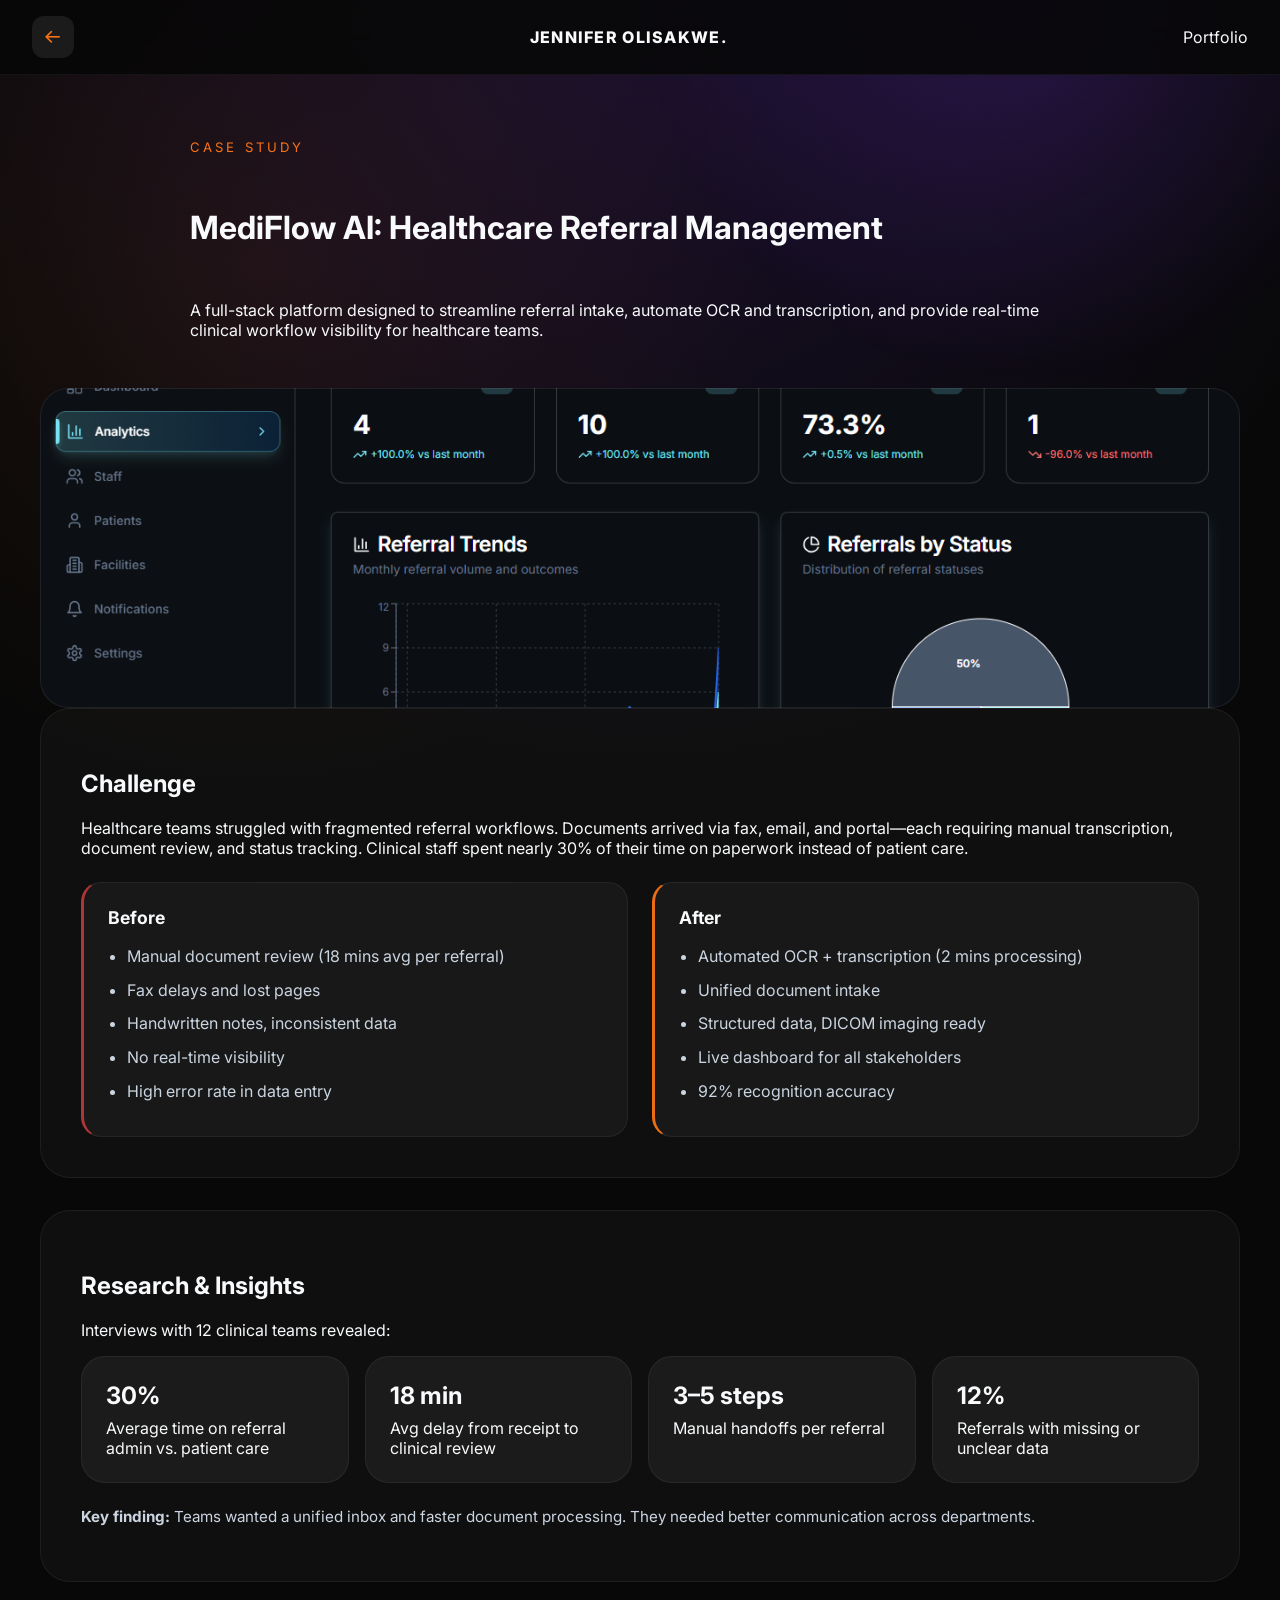
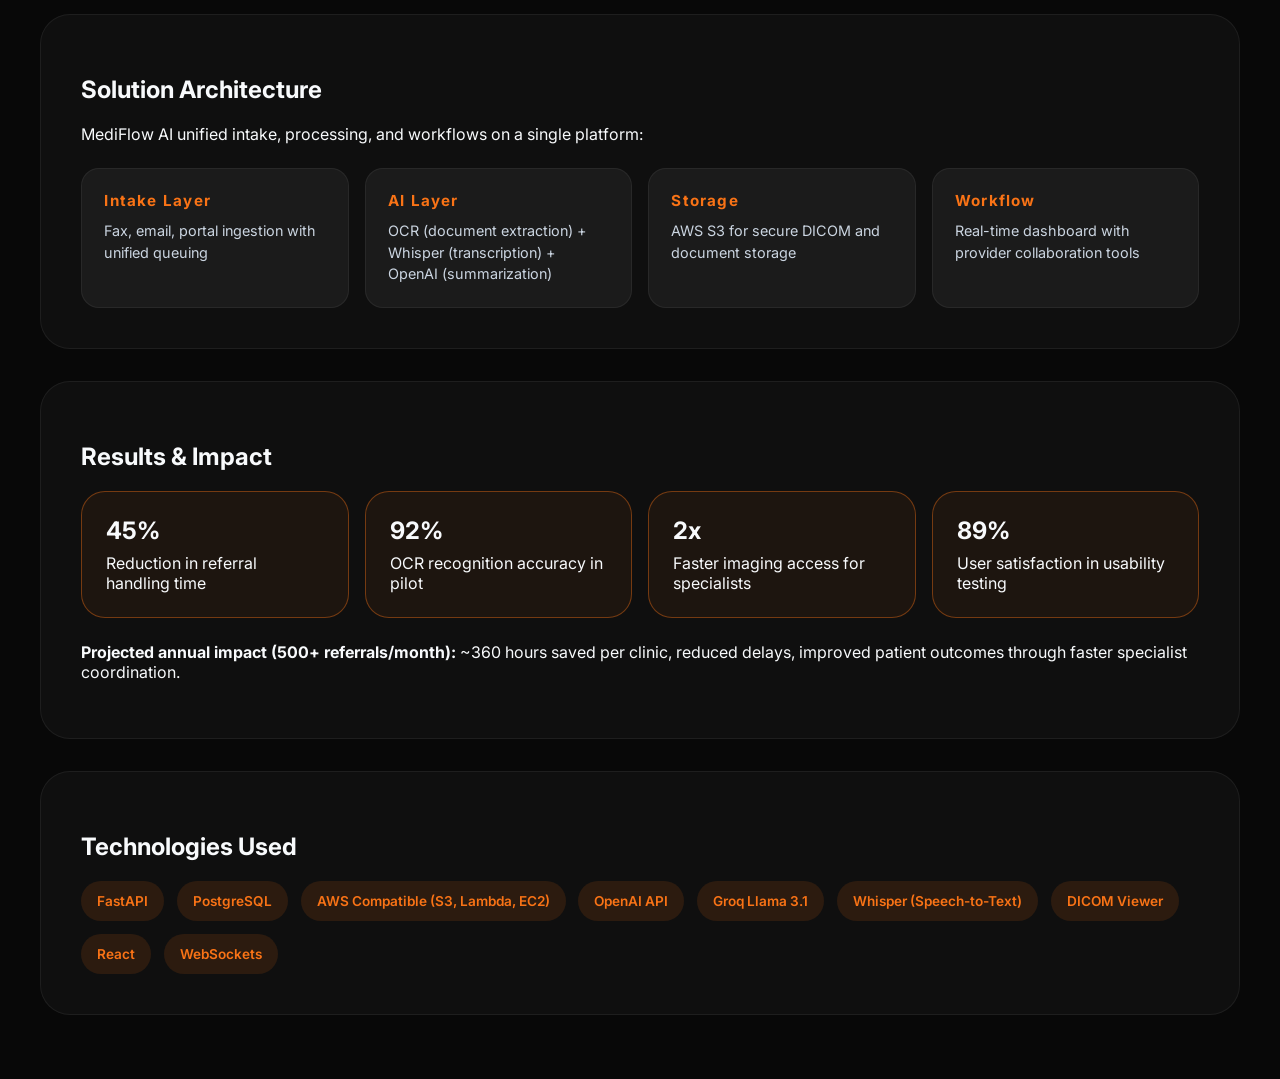
==== mediflow-case-study.html @ 4b7ac24d "Created my portfolio" ====
<!DOCTYPE html>
<html lang="en">
  <head>
    <meta charset="UTF-8" />
    <meta name="viewport" content="width=device-width, initial-scale=1.0" />
    <title>MediFlow AI Case Study | Jennifer Olisakwe</title>
    <link rel="preconnect" href="https://fonts.googleapis.com" />
    <link rel="preconnect" href="https://fonts.gstatic.com" crossorigin />
    <link
      href="https://fonts.googleapis.com/css2?family=Inter:wght@400;500;600;700;800&display=swap"
      rel="stylesheet"
    />
    <link rel="stylesheet" href="https://unpkg.com/boxicons@2.1.4/css/boxicons.min.css" />
    <link rel="stylesheet" href="styles.css" />
  </head>
  <body>
    <div class="page-shell">
      <header class="topbar">
        <a href="index.html" class="back-link"><i class="bx bx-arrow-back"></i></a>
        <div class="brand">JENNIFER OLISAKWE.</div>
        <nav class="topnav">
          <a href="index.html">Portfolio</a>
        </nav>
      </header>
      <main class="case-study">
        <div class="case-study-header">
          <p class="section-label">CASE STUDY</p>
          <h1>MediFlow AI: Healthcare Referral Management</h1>
          <p>
            A full-stack platform designed to streamline referral intake, automate OCR and transcription, and provide real-time clinical workflow visibility for healthcare teams.
          </p>
        </div>

        <div class="case-image mediflow-image"></div>

        <div class="case-study-grid">
          <section class="case-study-section">
            <h2>Challenge</h2>
            <p>
              Healthcare teams struggled with fragmented referral workflows. Documents arrived via fax, email, and portal—each requiring manual transcription, document review, and status tracking. Clinical staff spent nearly 30% of their time on paperwork instead of patient care.
            </p>
            <div class="before-after-grid">
              <div class="before-state">
                <strong>Before</strong>
                <ul>
                  <li>Manual document review (18 mins avg per referral)</li>
                  <li>Fax delays and lost pages</li>
                  <li>Handwritten notes, inconsistent data</li>
                  <li>No real-time visibility</li>
                  <li>High error rate in data entry</li>
                </ul>
              </div>
              <div class="after-state">
                <strong>After</strong>
                <ul>
                  <li>Automated OCR + transcription (2 mins processing)</li>
                  <li>Unified document intake</li>
                  <li>Structured data, DICOM imaging ready</li>
                  <li>Live dashboard for all stakeholders</li>
                  <li>92% recognition accuracy</li>
                </ul>
              </div>
            </div>
          </section>

          <section class="case-study-section">
            <h2>Research & Insights</h2>
            <p>Interviews with 12 clinical teams revealed:</p>
            <div class="metric-row">
              <div class="metric-card">
                <strong>30%</strong>
                <span>Average time on referral admin vs. patient care</span>
              </div>
              <div class="metric-card">
                <strong>18 min</strong>
                <span>Avg delay from receipt to clinical review</span>
              </div>
              <div class="metric-card">
                <strong>3–5 steps</strong>
                <span>Manual handoffs per referral</span>
              </div>
              <div class="metric-card">
                <strong>12%</strong>
                <span>Referrals with missing or unclear data</span>
              </div>
            </div>
            <p style="margin-top: 1.5rem; color: var(--text-secondary); font-size: 0.95rem;">
              <strong>Key finding:</strong> Teams wanted a unified inbox and faster document processing. They needed better communication across departments.
            </p>
          </section>

          <section class="case-study-section">
            <h2>Solution Architecture</h2>
            <p>
              MediFlow AI unified intake, processing, and workflows on a single platform:
            </p>
            <div class="architecture-box">
              <div class="arch-item">
                <strong>Intake Layer</strong>
                <p>Fax, email, portal ingestion with unified queuing</p>
              </div>
              <div class="arch-item">
                <strong>AI Layer</strong>
                <p>OCR (document extraction) + Whisper (transcription) + OpenAI (summarization)</p>
              </div>
              <div class="arch-item">
                <strong>Storage</strong>
                <p>AWS S3 for secure DICOM and document storage</p>
              </div>
              <div class="arch-item">
                <strong>Workflow</strong>
                <p>Real-time dashboard with provider collaboration tools</p>
              </div>
            </div>
          </section>

          <section class="case-study-section">
            <h2>Results & Impact</h2>
            <div class="metric-row">
              <div class="metric-card highlight">
                <strong>45%</strong>
                <span>Reduction in referral handling time</span>
              </div>
              <div class="metric-card highlight">
                <strong>92%</strong>
                <span>OCR recognition accuracy in pilot</span>
              </div>
              <div class="metric-card highlight">
                <strong>2x</strong>
                <span>Faster imaging access for specialists</span>
              </div>
              <div class="metric-card highlight">
                <strong>89%</strong>
                <span>User satisfaction in usability testing</span>
              </div>
            </div>
            <p style="margin-top: 1.5rem;">
              <strong>Projected annual impact (500+ referrals/month):</strong> ~360 hours saved per clinic, reduced delays, improved patient outcomes through faster specialist coordination.
            </p>
          </section>

          <section class="case-study-section">
            <h2>Technologies Used</h2>
            <div class="tech-stack">
              <span class="tech-tag">FastAPI</span>
              <span class="tech-tag">PostgreSQL</span>
              <span class="tech-tag">AWS Compatible (S3, Lambda, EC2)</span>
              <span class="tech-tag">OpenAI API</span>
              <span class="tech-tag">Groq Llama 3.1</span>
              <span class="tech-tag">Whisper (Speech-to-Text)</span>
              <span class="tech-tag">DICOM Viewer</span>
              <span class="tech-tag">React</span>
              <span class="tech-tag">WebSockets</span>
            </div>
          </section>
        </div>
      </main>
    </div>
  </body>
</html>
---- styles.css ----
:root {
  color-scheme: dark;
  --bg: #080808;
  --surface: #11131a;
  --surface-soft: #141620;
  --surface-muted: #1f212b;
  --text-primary: #f8fafc;
  --text-secondary: #cbd5e1;
  --accent: #f97316;
  --accent-soft: rgba(249, 115, 22, 0.15);
  --glow: #7c3aed;
  --border: rgba(255, 255, 255, 0.08);
  --shadow: 0 30px 80px rgba(0, 0, 0, 0.42);
}

* {
  box-sizing: border-box;
}

html {
  scroll-behavior: smooth;
}

body {
  margin: 0;
  min-height: 100vh;
  font-family: 'Inter', system-ui, -apple-system, BlinkMacSystemFont, 'Segoe UI', sans-serif;
  background: radial-gradient(circle at top, rgba(124, 58, 237, 0.16), transparent 28%),
    radial-gradient(circle at 20% 10%, rgba(249, 115, 22, 0.08), transparent 20%),
    var(--bg);
  color: var(--text-primary);
}

body::before {
  content: '';
  position: fixed;
  inset: 0;
  background: radial-gradient(circle at 80% 0%, rgba(124, 58, 237, 0.2), transparent 28%);
  pointer-events: none;
}

.page-shell {
  position: relative;
  z-index: 1;
}

button,
a {
  font: inherit;
}

a {
  color: inherit;
  text-decoration: none;
}

.topbar {
  position: sticky;
  top: 0;
  z-index: 10;
  display: flex;
  align-items: center;
  justify-content: space-between;
  gap: 1rem;
  padding: 1rem 2rem;
  background: rgba(7, 7, 7, 0.88);
  border-bottom: 1px solid rgba(255, 255, 255, 0.05);
  backdrop-filter: blur(18px);
}

.brand {
  font-weight: 800;
  letter-spacing: 0.08em;
}

.topnav {
  display: flex;
  align-items: center;
  gap: 1.5rem;
}

.nav-link {
  color: var(--text-secondary);
  font-size: 0.95rem;
  transition: color 0.25s ease;
}

.nav-link.active,
.nav-link:hover {
  color: var(--accent);
}

.social-row {
  display: flex;
  align-items: center;
  gap: 0.9rem;
}

.social-row a {
  display: inline-flex;
  width: 2.2rem;
  height: 2.2rem;
  align-items: center;
  justify-content: center;
  border-radius: 12px;
  background: rgba(255, 255, 255, 0.04);
  transition: transform 0.25s ease, background 0.25s ease;
}

.social-row a:hover {
  transform: translateY(-2px);
  background: rgba(249, 115, 22, 0.14);
}

.social-row svg {
  width: 1.1rem;
  height: 1.1rem;
  fill: var(--text-primary);
}

.mobile-toggle {
  display: none;
  border: none;
  background: transparent;
  cursor: pointer;
  padding: 0.5rem;
}

.mobile-toggle span {
  display: block;
  width: 22px;
  height: 2px;
  border-radius: 999px;
  background: var(--text-primary);
  margin: 4px 0;
}

main {
  width: min(1200px, calc(100% - 3rem));
  margin: 0 auto;
  padding-bottom: 4rem;
}

section {
  padding: 5rem 0;
}

.hero {
  min-height: calc(100vh - 84px);
  display: grid;
  grid-template-columns: 1.25fr 0.9fr;
  align-items: center;
  gap: 2rem;
  position: relative;
}

.hero-copy {
  max-width: 700px;
}

.eyebrow {
  margin: 0 0 1rem;
  font-size: 0.85rem;
  letter-spacing: 0.24em;
  text-transform: uppercase;
  color: var(--accent);
}

.hero h1 {
  margin: 0;
  font-size: clamp(2.2rem, 3.2vw, 3.2rem);
  line-height: 1.08;
  letter-spacing: -0.02em;
}

.hero-text {
  margin: 1.4rem 0 2rem;
  max-width: 42rem;
  line-height: 1.9;
  color: var(--text-secondary);
  font-size: 1rem;
}

.hero-actions {
  display: flex;
  flex-wrap: wrap;
  gap: 1rem;
}

.btn {
  display: inline-flex;
  align-items: center;
  justify-content: center;
  padding: 1rem 1.7rem;
  border-radius: 999px;
  border: 1px solid transparent;
  transition: transform 0.25s ease, box-shadow 0.25s ease, background 0.25s ease, color 0.25s ease;
  text-transform: uppercase;
  letter-spacing: 0.08em;
  font-weight: 700;
  font-size: 0.85rem;
}

.btn:hover {
  transform: translateY(-2px);
}

.btn-primary {
  color: #080808;
  background: linear-gradient(135deg, #f97316, #fb923c);
  box-shadow: 0 18px 45px rgba(249, 115, 22, 0.2);
}

.btn-secondary,
.btn-outline {
  color: var(--text-primary);
  border-color: rgba(255, 255, 255, 0.14);
  background: rgba(255, 255, 255, 0.04);
}

.hero-notes {
  margin-top: 1.6rem;
  color: var(--text-secondary);
  font-size: 0.95rem;
}

.hero-visual {
  position: relative;
  min-height: 520px;
  display: grid;
  place-items: center;
}

.visual-glow {
  position: absolute;
  inset: 0;
  background: radial-gradient(circle, rgba(124, 58, 237, 0.3), transparent 30%);
}

.laptop-card,
.coffee-stack {
  position: relative;
}

.laptop-card {
  animation: laptopFloat 5s ease-in-out infinite;
}

.coffee-stack {
  animation: coffeeFloat 4s ease-in-out infinite;
}

.laptop-card {
  width: min(340px, 80vw);
  height: 240px;
  border-radius: 32px;
  background: linear-gradient(180deg, rgba(35, 24, 61, 0.95), rgba(42, 26, 73, 1));
  box-shadow: 0 38px 90px rgba(0, 0, 0, 0.35), inset 0 0 0 1px rgba(255, 255, 255, 0.04);
  display: grid;
  place-items: center;
  overflow: hidden;
}

.laptop-screen {
  width: 88%;
  height: 72%;
  border-radius: 26px;
  background: linear-gradient(135deg, rgba(91, 33, 182, 0.96), rgba(14, 37, 68, 0.96));
  box-shadow: inset 0 0 80px rgba(124, 58, 237, 0.4);
  position: relative;
  overflow: hidden;
}

.laptop-screen::before,
.laptop-screen::after {
  content: '';
  position: absolute;
  border-radius: 999px;
}

.laptop-screen::before {
  inset: 18% 10% auto 10%;
  height: 24px;
  background: rgba(255, 255, 255, 0.18);
}

.laptop-screen::after {
  width: 70%;
  height: 70%;
  top: 34%;
  left: 15%;
  background: linear-gradient(90deg, rgba(249, 115, 22, 0.25), transparent 55%),
    linear-gradient(180deg, rgba(255, 255, 255, 0.2), transparent 70%);
}

.screen-lines {
  position: absolute;
  inset: 1.2rem 1.2rem 1.4rem;
  display: grid;
  gap: 0.7rem;
}

.screen-row {
  height: 10px;
  border-radius: 999px;
  background: rgba(255,255,255,.15);
  overflow: hidden;
  position: relative;
}

.screen-row::after{
  content:'';
  position:absolute;
  left:0;
  top:0;
  height:100%;
  width:0;

  background:linear-gradient(
      90deg,
      rgba(249,115,22,.95),
      rgba(255,255,255,.4)
  );

  animation: typing 4s infinite;
}

.screen-row:nth-child(2)::after{
  animation-delay:.4s;
}

.screen-row:nth-child(3)::after{
  animation-delay:.8s;
}

.screen-row:nth-child(4)::after{
  animation-delay:1.2s;
}

.screen-row:nth-child(5)::after{
  animation-delay:1.6s;
}

.screen-row.strong {
  width: 100%;
  height: 14px;
  background: linear-gradient(90deg, rgba(249, 115, 22, 0.95), rgba(255, 255, 255, 0.18));
}

.screen-row.short {
  width: 50%;
}

.screen-status {
  position: absolute;
  top: 1rem;
  right: 1rem;
  width: 12px;
  height: 12px;
  border-radius: 50%;
  background: rgba(249, 115, 22, 0.92);
  box-shadow: 0 0 20px rgba(249, 115, 22, 0.5);
}

.laptop-base {
  position: absolute;
  bottom: -24px;
  left: 7%;
  width: 86%;
  height: 36px;
  border-radius: 24px;
  background: linear-gradient(180deg, rgba(18, 16, 35, 0.9), rgba(40, 34, 63, 0.95));
  box-shadow: 0 20px 60px rgba(0, 0, 0, 0.24);
}

.coffee-stack {
  margin-top: 2.5rem;
  display: flex;
  align-items: center;
  justify-content: center;
  gap: 1rem;
}

.coffee-cup {
  width: 90px;
  height: 90px;
  border-radius: 26px 26px 20px 20px;
  background: linear-gradient(180deg, #2d1f3f, #582d88);
  box-shadow: inset 0 0 0 1px rgba(255, 255, 255, 0.06), 0 24px 50px rgba(0, 0, 0, 0.24);
  position: relative;
  display: grid;
  place-items: center;
}

.cup-handle {
  position: absolute;
  right: -18px;
  top: 24px;
  width: 24px;
  height: 40px;
  border: 6px solid #2d1f3f;
  border-left-color: transparent;
  border-radius: 50px;
}

.cup-mark {
  color: rgba(249, 115, 22, 0.9);
  font-size: 2rem;
  letter-spacing: 0.14em;
}

.steam {
  position: absolute;
  top: -40px;
  left: 42px;
  width: 40px;
  height: 70px;
}

.steam span {
  position: absolute;
  bottom: 0;
  width: 12px;
  height: 50px;
  border-radius: 50%;
  background: rgba(255,255,255,0.25);
  filter: blur(8px);

  animation: steamRise 3s infinite;
}

.steam span:nth-child(1){
  left:0;
}

.steam span:nth-child(2){
  left:12px;
  animation-delay:1s;
}

.steam span:nth-child(3){
  left:24px;
  animation-delay:2s;
}

.floating-line{
  position:absolute;
  border:2px solid rgba(249,115,22,.5);
  border-radius:18px;

  animation:pulseRing 6s linear infinite;
}

.line-1{
  width:300px;
  height:180px;
  bottom:70px;
}

.line-2{
  width:220px;
  height:130px;
  bottom:45px;
  animation-delay:2s;
}

.line-3{
  width:140px;
  height:80px;
  bottom:20px;
  animation-delay:4s;
}

.particle{
  position:absolute;
  width:10px;
  height:10px;
  border-radius:50%;
  background:var(--accent);
  box-shadow:0 0 15px var(--accent);
}

.particle-1{
  top:15%;
  left:15%;
  animation:orbit1 8s infinite ease-in-out;
}

.particle-2{
  top:25%;
  right:12%;
  animation:orbit2 10s infinite ease-in-out;
}

.particle-3{
  bottom:20%;
  left:10%;
  animation:orbit3 7s infinite ease-in-out;
}

.particle-4{
  bottom:15%;
  right:15%;
  animation:orbit4 9s infinite ease-in-out;
}

@keyframes laptopFloat{
  0%,100%{
      transform:translateY(0);
  }

  50%{
      transform:translateY(-18px);
  }
}

@keyframes coffeeFloat{
  0%,100%{
      transform:translateY(0);
  }

  50%{
      transform:translateY(-10px);
  }
}

@keyframes steamRise{
  0%{
      opacity:0;
      transform:translateY(20px);
  }

  40%{
      opacity:.8;
  }

  100%{
      opacity:0;
      transform:translateY(-50px);
  }
}

@keyframes typing{
  0%{
      width:0;
  }

  40%{
      width:100%;
  }

  80%{
      width:100%;
  }

  100%{
      width:0;
  }
}

@keyframes pulseRing{
  0%{
      transform:scale(1);
      opacity:.4;
  }

  50%{
      transform:scale(1.08);
      opacity:1;
  }

  100%{
      transform:scale(1);
      opacity:.4;
  }
}

@keyframes orbit1{
  50%{
      transform:translate(20px,-20px);
  }
}

@keyframes orbit2{
  50%{
      transform:translate(-25px,15px);
  }
}

@keyframes orbit3{
  50%{
      transform:translate(30px,-10px);
  }
}

@keyframes orbit4{
  50%{
      transform:translate(-20px,-20px);
  }
}

@keyframes float {
  0%,
  100% {
    transform: translateY(0) rotate(0deg);
  }
  50% {
    transform: translateY(-16px) rotate(-0.4deg);
  }
}

@keyframes pulse {
  0%,
  100% {
    opacity: 0.6;
  }
  50% {
    opacity: 1;
  }
}
.workspace-svg{
    width:min(500px,90%);
    height:auto;
    position:relative;
    z-index:2;

    animation:workspaceFloat 6s ease-in-out infinite;

    filter:
        drop-shadow(0 20px 40px rgba(124,58,237,.35))
        drop-shadow(0 0 30px rgba(249,115,22,.15));
}
@keyframes workspaceFloat{

    0%,
    100%{
        transform:
            translateY(0px)
            rotate(0deg);
    }

    50%{
        transform:
            translateY(-18px)
            rotate(-0.5deg);
    }
}
@keyframes glowPulse{

  0%,100%{
      transform:scale(1);
      opacity:.7;
  }

  50%{
      transform:scale(1.15);
      opacity:1;
  }
}
.about,
.skills,
.projects,
.contact {
  position: relative;
}

.about-panel,
.skills-header,
.project-cta,
.projects-header,
.contact {
  display: grid;
  gap: 2rem;
}

.about-panel {
  grid-template-columns: 350px 1fr;
  align-items: center;
}

.about-visual {
  display: flex;
  flex-direction: column;
  align-items: center;
  gap: 1.2rem;
}
.profile-frame {
  width: 220px;   /* control frame size here */
  height: 220px;
  border-radius: 50%;
  overflow: hidden;
  flex-shrink: 0;
}

.profile-photo {
  width: 100%;
  height: 100%;
  object-fit: cover;
}

.badge {
  display: flex;
  align-items: center;
  gap: 1rem;
  padding: 1rem 1.2rem;
  border-radius: 20px;
  background: rgba(255, 255, 255, 0.04);
  border: 1px solid rgba(255, 255, 255, 0.06);
}

.focus-pill {
  display: inline-flex;
  padding: 0.85rem 1rem;
  border-radius: 999px;
  background: rgba(255, 255, 255, 0.05);
  color: var(--accent);
  font-weight: 700;
  letter-spacing: 0.08em;
  text-transform: uppercase;
}

.badge-icon {
  width: 3rem;
  height: 3rem;
  border-radius: 18px;
  display: grid;
  place-items: center;
  background: linear-gradient(135deg, rgba(124, 58, 237, 0.9), rgba(249, 115, 22, 0.85));
  color: #fff;
  font-weight: 800;
}

.badge-label,
.badge-title {
  margin: 0;
}

.badge-label {
  font-size: 0.75rem;
  text-transform: uppercase;
  letter-spacing: 0.18em;
  color: var(--accent);
}

.badge-title {
  color: var(--text-primary);
  font-weight: 700;
}

.section-label {
  margin: 0 0 1rem;
  color: var(--accent);
  font-size: 0.82rem;
  letter-spacing: 0.24em;
  text-transform: uppercase;
}

.about-copy h2,
.skills-intro h2,
.projects-header h2,
.contact-copy h2 {
  margin: 0;
  font-size: clamp(2rem, 4vw, 3.2rem);
  max-width: 20ch;
}

.about-copy p,
.skills-intro p,
.contact-copy p {
  color: var(--text-secondary);
  line-height: 1.9;
  margin-top: 1rem;
}

.skills-header {
  grid-template-columns: 1.08fr 0.92fr;
  align-items: center;
}

.skill-tabs {
  display: grid;
  grid-template-columns: repeat(2, minmax(0, 1fr));
  gap: 0.85rem;
}

.tab {
  border: 1px solid rgba(255, 255, 255, 0.08);
  background: rgba(255, 255, 255, 0.04);
  color: var(--text-primary);
  border-radius: 999px;
  padding: 0.95rem 1rem;
  cursor: pointer;
  font-weight: 600;
  transition: all 0.25s ease;
}

.tab.active {
  background: var(--accent);
  color: #080808;
  border-color: transparent;
}

.skills-grid {
  display: grid;
  grid-template-columns: repeat(auto-fit, minmax(150px, 1fr));
  gap: 1.2rem;
  margin-top: 2.5rem;
}

.skill-card {
  position: relative;
  min-height: 140px;
  border-radius: 24px;
  background: rgba(255, 255, 255, 0.04);
  border: 1px solid rgba(255, 255, 255, 0.06);
  box-shadow: inset 0 0 0 1px rgba(255, 255, 255, 0.02);
  overflow: hidden;
  display: grid;
  place-items: center;
  padding: 1.5rem;
  cursor: pointer;
  transition: transform 0.25s ease, border-color 0.25s ease, box-shadow 0.25s ease;
}

.skill-card:hover {
  transform: translateY(-8px);
  border-color: rgba(249, 115, 22, 0.38);
  box-shadow: 0 24px 60px rgba(0, 0, 0, 0.28);
}

.skill-icon {
  display: inline-flex;
  align-items: center;
  justify-content: center;
  width: 5.8rem;
  height: 5.8rem;
  border-radius: 18px;
  background: rgba(255, 255, 255, 0.08);
  color: var(--accent);
  font-size: 2.4rem;
}

.skill-name {
  margin-top: 1rem;
  color: var(--text-primary);
  font-weight: 700;
  opacity: 0;
  transform: translateY(8px);
  transition: opacity 0.25s ease, transform 0.25s ease;
}

.skill-card:hover .skill-name {
  opacity: 1;
  transform: translateY(0);
}

.skill-card .skill-icon {
  background: rgba(255, 255, 255, 0.08);
}


.project-cta {
  padding: 3.2rem 2rem;
  border-radius: 32px;
  background: linear-gradient(135deg, rgba(255, 255, 255, 0.04), rgba(255, 255, 255, 0.01));
  border: 1px solid rgba(255, 255, 255, 0.08);
  display: flex;
  align-items: center;
  justify-content: space-between;
  gap: 2rem;
}
.projects-header {
  display: flex;
  justify-content: space-between;
  align-items: flex-start; /* better than center */
  gap: 3rem;
}
.projects-header > div {
  flex: 1;
  max-width: 800px;
}

.project-cta h2 {
  margin: 0.4rem 0 0;
}

.project-cta p {
  color: var(--text-secondary);
  margin-top: 0.8rem;
}

.projects-header {
  align-items: center;
  justify-content: space-between;
}
@media (max-width: 640px) {
  .projects-header {
    flex-direction: column;
    align-items: flex-start;
  }
}
.project-card {
  display: grid;
  grid-template-columns: 1fr 1.1fr;
  gap: 2rem;
  margin-top: 2.5rem;
  padding: 2rem;
  border-radius: 32px;
  background: rgba(255, 255, 255, 0.03);
  border: 1px solid rgba(255, 255, 255, 0.06);
  box-shadow: var(--shadow);
}

.project-card.reverse {
  grid-template-columns: 1.1fr 1fr;
}

.project-image {
  min-height: 360px;
  border-radius: 28px;
  position: relative;
  overflow: hidden;
  background: linear-gradient(135deg, rgba(124, 58, 237, 0.4), rgba(15, 23, 42, 0.95));
  border: 1px solid rgba(255, 255, 255, 0.06);
  transition: transform 0.35s cubic-bezier(0.34, 1.56, 0.64, 1);
  background-size: contain;
  background-repeat: no-repeat;
  background-position: center;
}

/* .project-image:hover {
  transform: scale(1.12);
} */

.modal {
  display: none;
  position: fixed;
  inset: 0;
  background: rgba(0,0,0,0.85);
  justify-content: center;
  align-items: center;
  z-index: 9999;
}

.modal img {
  max-width: 90%;
  max-height: 90%;
  border-radius: 16px;
  box-shadow: 0 20px 60px rgba(0,0,0,0.5);
}

.modal .close {
  position: absolute;
  top: 20px;
  right: 30px;
  font-size: 2rem;
  color: white;
  cursor: pointer;
}

.project-image::before {
  content: '';
  position: absolute;
  inset: 0;
  background: radial-gradient(circle at top left, rgba(249, 115, 22, 0.22), transparent 30%);
}

.project-image::after {
  content: '';
  position: absolute;
  inset: 0;
  background: linear-gradient(180deg, transparent, rgba(0, 0, 0, 0.25));
}

.project-image-1 {
  background-image: url('images/mediflow-preview.jpg');
  background-size: cover;
  background-position: center;
}

.project-image-2 {
  background-image: url('images/osteo-preview.jpg');
  background-size: cover;
  background-position: center;
}

.project-tag {
  position: absolute;
  top: 1.5rem;
  left: 1.5rem;
  padding: 0.8rem 1rem;
  border-radius: 999px;
  background: rgba(249, 115, 22, 0.15);
  color: var(--accent);
  font-size: 0.8rem;
  letter-spacing: 0.08em;
  z-index: 1;
}

.project-copy {
  display: grid;
  gap: 1.4rem;
}

.pill {
  display: inline-flex;
  padding: 0.55rem 0.9rem;
  border-radius: 999px;
  background: rgba(255, 255, 255, 0.05);
  color: var(--accent);
  text-transform: uppercase;
  letter-spacing: 0.12em;
  font-size: 0.72rem;
  font-weight: 700;
}

.project-copy h3 {
  margin: 0;
  font-size: clamp(1.85rem, 2.4vw, 2.4rem);
}

.project-copy p {
  color: var(--text-secondary);
  line-height: 1.85;
}

.project-links a {
  display: inline-flex;
  color: var(--accent);
  font-weight: 700;
}

.project-stack {
  display: grid;
  grid-template-columns: repeat(2, minmax(0, 1fr));
  gap: 0.75rem;
}

.project-stack span {
  display: inline-flex;
  align-items: center;
  gap: 0.5rem;
  padding: 0.9rem 1rem;
  border-radius: 16px;
  background: rgba(255, 255, 255, 0.03);
  color: var(--text-secondary);
  font-size: 0.9rem;
}

.project-buttons {
  display: flex;
  flex-wrap: wrap;
  gap: 1rem;
}

.contact {
  grid-template-columns: 1fr 1fr;
  gap: 3rem;
}

.contact-copy {
  display: grid;
  gap: 1.4rem;
}

.contact-info {
  display: grid;
  gap: 1rem;
  color: var(--text-secondary);
}

.contact-item {
  display: flex;
  align-items: center;
  gap: 0.9rem;
}

.contact-item i {
  font-size: 1.45rem;
  color: var(--accent);
  min-width: 1.6rem;
}

.contact-item strong {
  display: block;
  color: var(--text-primary);
  margin-bottom: 0.25rem;
}

.contact-item a,
.contact-item span {
  color: var(--text-secondary);
}

.contact-social {
  display: flex;
  flex-wrap: wrap;
  gap: 1rem;
}

.contact-social a {
  display: inline-flex;
  padding: 0.9rem 1rem;
  border-radius: 18px;
  background: rgba(255, 255, 255, 0.04);
  color: var(--text-primary);
  border: 1px solid rgba(255, 255, 255, 0.08);
}

.contact-form {
  display: grid;
  gap: 1rem;
  padding: 2rem;
  border-radius: 28px;
  background: rgba(255, 255, 255, 0.03);
  border: 1px solid rgba(255, 255, 255, 0.06);
}

.contact-form label {
  display: grid;
  gap: 0.8rem;
  color: var(--text-secondary);
  font-size: 0.95rem;
}

.contact-form input,
.contact-form textarea {
  width: 100%;
  padding: 1rem 1.1rem;
  border-radius: 20px;
  border: 1px solid rgba(255, 255, 255, 0.08);
  background: rgba(255, 255, 255, 0.03);
  color: var(--text-primary);
  outline: none;
}

.contact-form input:focus,
.contact-form textarea:focus {
  border-color: rgba(249, 115, 22, 0.7);
  box-shadow: 0 0 0 4px rgba(249, 115, 22, 0.12);
}

.contact-form button {
  width: fit-content;
  align-self: start;
}

.case-study {
  padding: 4rem 0;
}

.case-study-header {
  display: grid;
  gap: 1rem;
  max-width: 900px;
  margin: 0 auto 2rem;
}

.case-study-grid {
  display: grid;
  gap: 2rem;
}

.case-study-section {
  padding: 2.5rem;
  border-radius: 30px;
  background: rgba(255, 255, 255, 0.03);
  border: 1px solid rgba(255, 255, 255, 0.06);
}

.metric-row {
  display: grid;
  grid-template-columns: repeat(auto-fit, minmax(180px, 1fr));
  gap: 1rem;
}

.metric-card {
  padding: 1.5rem;
  border-radius: 24px;
  background: rgba(255, 255, 255, 0.05);
  border: 1px solid rgba(255, 255, 255, 0.06);
}

.metric-card strong {
  display: block;
  font-size: 1.5rem;
  margin-bottom: 0.5rem;
}

.case-image {
  min-height: 320px;
  border-radius: 28px;
  background: linear-gradient(135deg, rgba(124, 58, 237, 0.28), rgba(249, 115, 22, 0.18));
  border: 1px solid rgba(255, 255, 255, 0.08);
  background-size: cover;
  background-position: center;
}

.case-image.mediflow-image {
  background-image: url('images/mediflow-preview.jpg');
}

.case-image.osteo-image {
  background-image: url('images/osteo-preview.jpg');
}

.back-link {
  display: inline-flex;
  align-items: center;
  justify-content: center;
  width: 2.6rem;
  height: 2.6rem;
  border-radius: 12px;
  background: rgba(255, 255, 255, 0.08);
  color: var(--accent);
  font-size: 1.2rem;
  transition: transform 0.25s ease, background 0.25s ease;
}

.back-link:hover {
  transform: translateX(-4px);
  background: rgba(249, 115, 22, 0.2);
}

.before-after-grid {
  display: grid;
  grid-template-columns: 1fr 1fr;
  gap: 1.5rem;
  margin-top: 1.5rem;
}

.before-state,
.after-state {
  padding: 1.5rem;
  border-radius: 20px;
  background: rgba(255, 255, 255, 0.04);
  border: 1px solid rgba(255, 255, 255, 0.06);
}

.before-state {
  border-left: 3px solid rgba(239, 68, 68, 0.7);
}

.after-state {
  border-left: 3px solid rgba(249, 115, 22, 0.95);
}

.before-state strong,
.after-state strong {
  display: block;
  margin-bottom: 1rem;
  font-size: 1.1rem;
}

.before-state ul,
.after-state ul {
  margin: 0;
  padding-left: 1.2rem;
  color: var(--text-secondary);
}

.before-state li,
.after-state li {
  margin-bottom: 0.6rem;
  line-height: 1.5;
}

.architecture-box {
  display: grid;
  grid-template-columns: repeat(auto-fit, minmax(200px, 1fr));
  gap: 1rem;
  margin-top: 1.5rem;
}

.arch-item {
  padding: 1.4rem;
  border-radius: 18px;
  background: rgba(255, 255, 255, 0.05);
  border: 1px solid rgba(255, 255, 255, 0.06);
}

.arch-item strong {
  display: block;
  color: var(--accent);
  margin-bottom: 0.6rem;
  font-size: 0.95rem;
  letter-spacing: 0.08em;
}

.arch-item p {
  margin: 0;
  color: var(--text-secondary);
  font-size: 0.9rem;
  line-height: 1.5;
}

.metric-card.highlight {
  border-color: rgba(249, 115, 22, 0.4);
  background: rgba(249, 115, 22, 0.06);
}

.tech-stack {
  display: flex;
  flex-wrap: wrap;
  gap: 0.8rem;
  margin-top: 1rem;
}

.tech-tag {
  display: inline-flex;
  padding: 0.75rem 1rem;
  border-radius: 999px;
  background: rgba(249, 115, 22, 0.12);
  color: var(--accent);
  font-weight: 600;
  font-size: 0.85rem;
}

@media (max-width: 1024px) {
  .hero,
  .about-panel,
  .skills-header,
  .contact {
    grid-template-columns: 1fr;
  }

  .hero {
    min-height: auto;
  }

  .projects-header {
    flex-direction: column;
    align-items: flex-start;
  }
}

@media (max-width: 840px) {
  .topbar {
    flex-wrap: wrap;
    justify-content: space-between;
  }

  .mobile-toggle {
    display: inline-flex;
  }

  .topnav {
    position: absolute;
    inset: auto 2rem 0 2rem;
    top: 72px;
    flex-direction: column;
    align-items: stretch;
    padding: 1.2rem;
    background: rgba(7, 7, 7, 0.98);
    border-radius: 24px;
    gap: 1rem;
    opacity: 0;
    transform: translateY(-10px);
    pointer-events: none;
    transition: opacity 0.25s ease, transform 0.25s ease;
  }

  .topnav.open {
    opacity: 1;
    transform: translateY(0);
    pointer-events: auto;
  }

  .social-row {
    order: 3;
    width: 100%;
    justify-content: center;
  }

  .hero-visual {
    min-height: 420px;
  }
}

@media (max-width: 640px) {
  section {
    padding: 3rem 0;
  }

  .topbar {
    padding: 1rem 1rem;
  }

  .hero {
    gap: 1.5rem;
  }

  .hero-copy h1 {
    font-size: 2.7rem;
  }

  .skill-tabs {
    grid-template-columns: 1fr 1fr;
  }

  .project-card,
  .project-card.reverse {
    grid-template-columns: 1fr;
  }

  .contact {
    grid-template-columns: 1fr;
  }
}
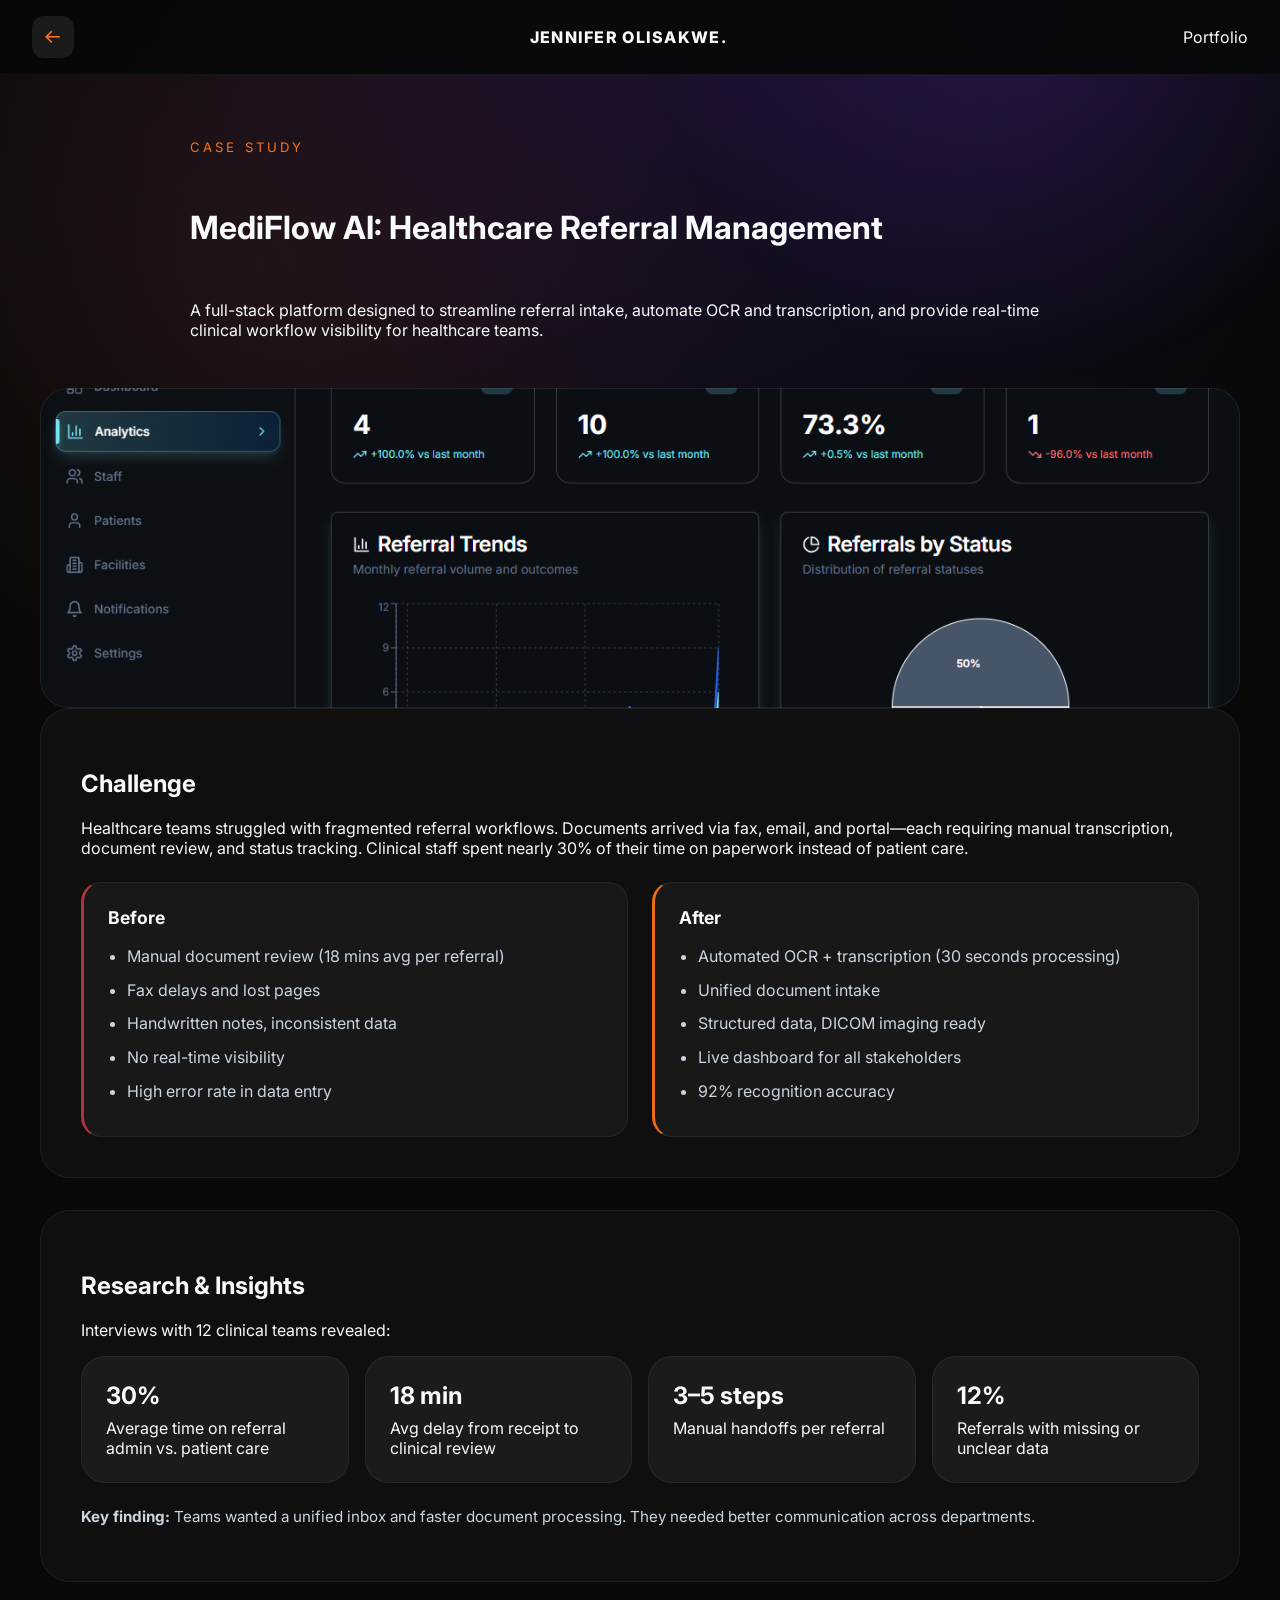
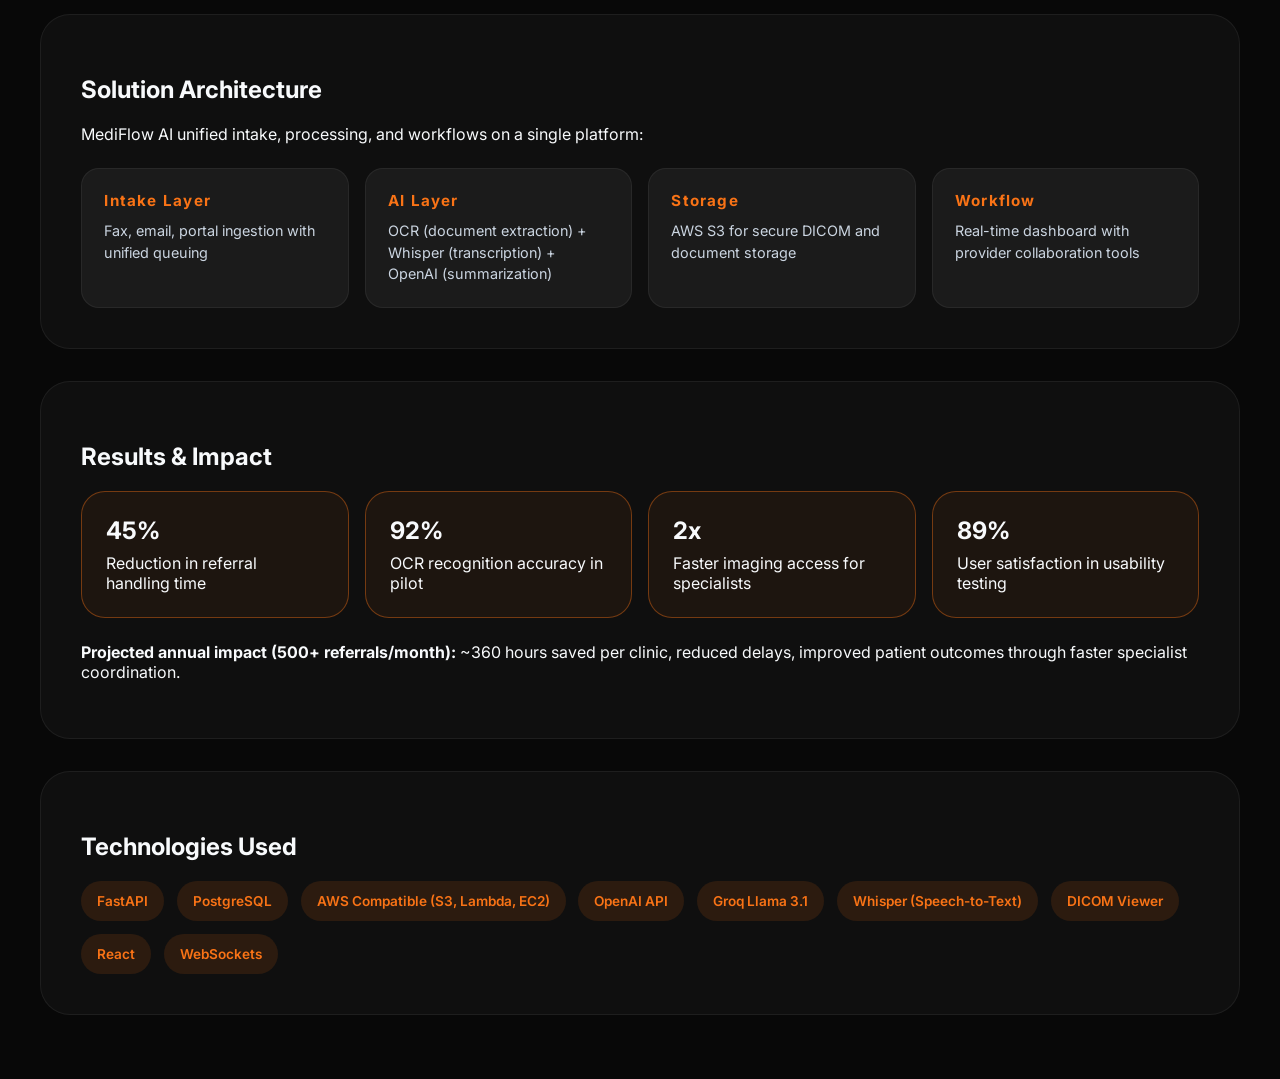
==== commit fb762f73: "Fixed mediflow case study" ====
--- a/mediflow-case-study.html
+++ b/mediflow-case-study.html
@@ -1,160 +1,170 @@
 <!DOCTYPE html>
 <html lang="en">
-  <head>
-    <meta charset="UTF-8" />
-    <meta name="viewport" content="width=device-width, initial-scale=1.0" />
-    <title>MediFlow AI Case Study | Jennifer Olisakwe</title>
-    <link rel="preconnect" href="https://fonts.googleapis.com" />
-    <link rel="preconnect" href="https://fonts.gstatic.com" crossorigin />
-    <link
-      href="https://fonts.googleapis.com/css2?family=Inter:wght@400;500;600;700;800&display=swap"
-      rel="stylesheet"
-    />
-    <link rel="stylesheet" href="https://unpkg.com/boxicons@2.1.4/css/boxicons.min.css" />
-    <link rel="stylesheet" href="styles.css" />
-  </head>
-  <body>
-    <div class="page-shell">
-      <header class="topbar">
-        <a href="index.html" class="back-link"><i class="bx bx-arrow-back"></i></a>
-        <div class="brand">JENNIFER OLISAKWE.</div>
-        <nav class="topnav">
-          <a href="index.html">Portfolio</a>
-        </nav>
-      </header>
-      <main class="case-study">
-        <div class="case-study-header">
-          <p class="section-label">CASE STUDY</p>
-          <h1>MediFlow AI: Healthcare Referral Management</h1>
+
+<head>
+  <meta charset="UTF-8" />
+  <meta name="viewport" content="width=device-width, initial-scale=1.0" />
+  <title>MediFlow AI Case Study | Jennifer Olisakwe</title>
+  <link rel="preconnect" href="https://fonts.googleapis.com" />
+  <link rel="preconnect" href="https://fonts.gstatic.com" crossorigin />
+  <link href="https://fonts.googleapis.com/css2?family=Inter:wght@400;500;600;700;800&display=swap" rel="stylesheet" />
+  <link rel="stylesheet" href="https://unpkg.com/boxicons@2.1.4/css/boxicons.min.css" />
+  <link rel="stylesheet" href="styles.css" />
+</head>
+
+<body>
+  <div class="page-shell">
+    <header class="topbar">
+      <a href="index.html" class="back-link"><i class="bx bx-arrow-back"></i></a>
+      <div class="brand">JENNIFER OLISAKWE.</div>
+      <nav class="topnav">
+        <a href="index.html">Portfolio</a>
+      </nav>
+    </header>
+    <main class="case-study">
+      <div class="case-study-header">
+        <p class="section-label">CASE STUDY</p>
+        <h1>MediFlow AI: Healthcare Referral Management</h1>
+        <p>
+          A full-stack platform designed to streamline referral intake, automate OCR and transcription, and provide
+          real-time clinical workflow visibility for healthcare teams.
+        </p>
+      </div>
+
+      <div class="case-image mediflow-image" onclick="openModal('images/mediflow-preview.jpg')"></div>
+
+      <div class="case-study-grid">
+        <section class="case-study-section">
+          <h2>Challenge</h2>
           <p>
-            A full-stack platform designed to streamline referral intake, automate OCR and transcription, and provide real-time clinical workflow visibility for healthcare teams.
+            Healthcare teams struggled with fragmented referral workflows. Documents arrived via fax, email, and
+            portal—each requiring manual transcription, document review, and status tracking. Clinical staff spent
+            nearly 30% of their time on paperwork instead of patient care.
           </p>
-        </div>
+          <div class="before-after-grid">
+            <div class="before-state">
+              <strong>Before</strong>
+              <ul>
+                <li>Manual document review (18 mins avg per referral)</li>
+                <li>Fax delays and lost pages</li>
+                <li>Handwritten notes, inconsistent data</li>
+                <li>No real-time visibility</li>
+                <li>High error rate in data entry</li>
+              </ul>
+            </div>
+            <div class="after-state">
+              <strong>After</strong>
+              <ul>
+                <li>Automated OCR + transcription (30 seconds processing)</li>
+                <li>Unified document intake</li>
+                <li>Structured data, DICOM imaging ready</li>
+                <li>Live dashboard for all stakeholders</li>
+                <li>92% recognition accuracy</li>
+              </ul>
+            </div>
+          </div>
+        </section>
 
-        <div class="case-image mediflow-image"></div>
+        <section class="case-study-section">
+          <h2>Research & Insights</h2>
+          <p>Interviews with 12 clinical teams revealed:</p>
+          <div class="metric-row">
+            <div class="metric-card">
+              <strong>30%</strong>
+              <span>Average time on referral admin vs. patient care</span>
+            </div>
+            <div class="metric-card">
+              <strong>18 min</strong>
+              <span>Avg delay from receipt to clinical review</span>
+            </div>
+            <div class="metric-card">
+              <strong>3–5 steps</strong>
+              <span>Manual handoffs per referral</span>
+            </div>
+            <div class="metric-card">
+              <strong>12%</strong>
+              <span>Referrals with missing or unclear data</span>
+            </div>
+          </div>
+          <p style="margin-top: 1.5rem; color: var(--text-secondary); font-size: 0.95rem;">
+            <strong>Key finding:</strong> Teams wanted a unified inbox and faster document processing. They needed
+            better communication across departments.
+          </p>
+        </section>
 
-        <div class="case-study-grid">
-          <section class="case-study-section">
-            <h2>Challenge</h2>
-            <p>
-              Healthcare teams struggled with fragmented referral workflows. Documents arrived via fax, email, and portal—each requiring manual transcription, document review, and status tracking. Clinical staff spent nearly 30% of their time on paperwork instead of patient care.
-            </p>
-            <div class="before-after-grid">
-              <div class="before-state">
-                <strong>Before</strong>
-                <ul>
-                  <li>Manual document review (18 mins avg per referral)</li>
-                  <li>Fax delays and lost pages</li>
-                  <li>Handwritten notes, inconsistent data</li>
-                  <li>No real-time visibility</li>
-                  <li>High error rate in data entry</li>
-                </ul>
-              </div>
-              <div class="after-state">
-                <strong>After</strong>
-                <ul>
-                  <li>Automated OCR + transcription (2 mins processing)</li>
-                  <li>Unified document intake</li>
-                  <li>Structured data, DICOM imaging ready</li>
-                  <li>Live dashboard for all stakeholders</li>
-                  <li>92% recognition accuracy</li>
-                </ul>
-              </div>
+        <section class="case-study-section">
+          <h2>Solution Architecture</h2>
+          <p>
+            MediFlow AI unified intake, processing, and workflows on a single platform:
+          </p>
+          <div class="architecture-box">
+            <div class="arch-item">
+              <strong>Intake Layer</strong>
+              <p>Fax, email, portal ingestion with unified queuing</p>
             </div>
-          </section>
+            <div class="arch-item">
+              <strong>AI Layer</strong>
+              <p>OCR (document extraction) + Whisper (transcription) + OpenAI (summarization)</p>
+            </div>
+            <div class="arch-item">
+              <strong>Storage</strong>
+              <p>AWS S3 for secure DICOM and document storage</p>
+            </div>
+            <div class="arch-item">
+              <strong>Workflow</strong>
+              <p>Real-time dashboard with provider collaboration tools</p>
+            </div>
+          </div>
+        </section>
 
-          <section class="case-study-section">
-            <h2>Research & Insights</h2>
-            <p>Interviews with 12 clinical teams revealed:</p>
-            <div class="metric-row">
-              <div class="metric-card">
-                <strong>30%</strong>
-                <span>Average time on referral admin vs. patient care</span>
-              </div>
-              <div class="metric-card">
-                <strong>18 min</strong>
-                <span>Avg delay from receipt to clinical review</span>
-              </div>
-              <div class="metric-card">
-                <strong>3–5 steps</strong>
-                <span>Manual handoffs per referral</span>
-              </div>
-              <div class="metric-card">
-                <strong>12%</strong>
-                <span>Referrals with missing or unclear data</span>
-              </div>
+        <section class="case-study-section">
+          <h2>Results & Impact</h2>
+          <div class="metric-row">
+            <div class="metric-card highlight">
+              <strong>45%</strong>
+              <span>Reduction in referral handling time</span>
             </div>
-            <p style="margin-top: 1.5rem; color: var(--text-secondary); font-size: 0.95rem;">
-              <strong>Key finding:</strong> Teams wanted a unified inbox and faster document processing. They needed better communication across departments.
-            </p>
-          </section>
+            <div class="metric-card highlight">
+              <strong>92%</strong>
+              <span>OCR recognition accuracy in pilot</span>
+            </div>
+            <div class="metric-card highlight">
+              <strong>2x</strong>
+              <span>Faster imaging access for specialists</span>
+            </div>
+            <div class="metric-card highlight">
+              <strong>89%</strong>
+              <span>User satisfaction in usability testing</span>
+            </div>
+          </div>
+          <p style="margin-top: 1.5rem;">
+            <strong>Projected annual impact (500+ referrals/month):</strong> ~360 hours saved per clinic, reduced
+            delays, improved patient outcomes through faster specialist coordination.
+          </p>
+        </section>
 
-          <section class="case-study-section">
-            <h2>Solution Architecture</h2>
-            <p>
-              MediFlow AI unified intake, processing, and workflows on a single platform:
-            </p>
-            <div class="architecture-box">
-              <div class="arch-item">
-                <strong>Intake Layer</strong>
-                <p>Fax, email, portal ingestion with unified queuing</p>
-              </div>
-              <div class="arch-item">
-                <strong>AI Layer</strong>
-                <p>OCR (document extraction) + Whisper (transcription) + OpenAI (summarization)</p>
-              </div>
-              <div class="arch-item">
-                <strong>Storage</strong>
-                <p>AWS S3 for secure DICOM and document storage</p>
-              </div>
-              <div class="arch-item">
-                <strong>Workflow</strong>
-                <p>Real-time dashboard with provider collaboration tools</p>
-              </div>
-            </div>
-          </section>
+        <section class="case-study-section">
+          <h2>Technologies Used</h2>
+          <div class="tech-stack">
+            <span class="tech-tag">FastAPI</span>
+            <span class="tech-tag">PostgreSQL</span>
+            <span class="tech-tag">AWS Compatible (S3, Lambda, EC2)</span>
+            <span class="tech-tag">OpenAI API</span>
+            <span class="tech-tag">Groq Llama 3.1</span>
+            <span class="tech-tag">Whisper (Speech-to-Text)</span>
+            <span class="tech-tag">DICOM Viewer</span>
+            <span class="tech-tag">React</span>
+            <span class="tech-tag">WebSockets</span>
+          </div>
+        </section>
+      </div>
+    </main>
+  </div>
+  <div id="imgModal" class="modal">
+    <span class="close" onclick="closeModal()">×</span>
+    <img id="modalImg" />
+  </div>
+  <script src="script.js"></script>
+</body>
 
-          <section class="case-study-section">
-            <h2>Results & Impact</h2>
-            <div class="metric-row">
-              <div class="metric-card highlight">
-                <strong>45%</strong>
-                <span>Reduction in referral handling time</span>
-              </div>
-              <div class="metric-card highlight">
-                <strong>92%</strong>
-                <span>OCR recognition accuracy in pilot</span>
-              </div>
-              <div class="metric-card highlight">
-                <strong>2x</strong>
-                <span>Faster imaging access for specialists</span>
-              </div>
-              <div class="metric-card highlight">
-                <strong>89%</strong>
-                <span>User satisfaction in usability testing</span>
-              </div>
-            </div>
-            <p style="margin-top: 1.5rem;">
-              <strong>Projected annual impact (500+ referrals/month):</strong> ~360 hours saved per clinic, reduced delays, improved patient outcomes through faster specialist coordination.
-            </p>
-          </section>
-
-          <section class="case-study-section">
-            <h2>Technologies Used</h2>
-            <div class="tech-stack">
-              <span class="tech-tag">FastAPI</span>
-              <span class="tech-tag">PostgreSQL</span>
-              <span class="tech-tag">AWS Compatible (S3, Lambda, EC2)</span>
-              <span class="tech-tag">OpenAI API</span>
-              <span class="tech-tag">Groq Llama 3.1</span>
-              <span class="tech-tag">Whisper (Speech-to-Text)</span>
-              <span class="tech-tag">DICOM Viewer</span>
-              <span class="tech-tag">React</span>
-              <span class="tech-tag">WebSockets</span>
-            </div>
-          </section>
-        </div>
-      </main>
-    </div>
-  </body>
-</html>
+</html>
--- a/styles.css
+++ b/styles.css
@@ -1407,3 +1407,12 @@
     grid-template-columns: 1fr;
   }
 }
+.footer {
+  text-align: center;
+  padding: 2.5rem 1rem;
+  margin-top: 4rem;
+  border-top: 1px solid rgba(255, 255, 255, 0.06);
+  color: var(--text-secondary);
+  font-size: 0.9rem;
+  background: rgba(7, 7, 7, 0.6);
+}
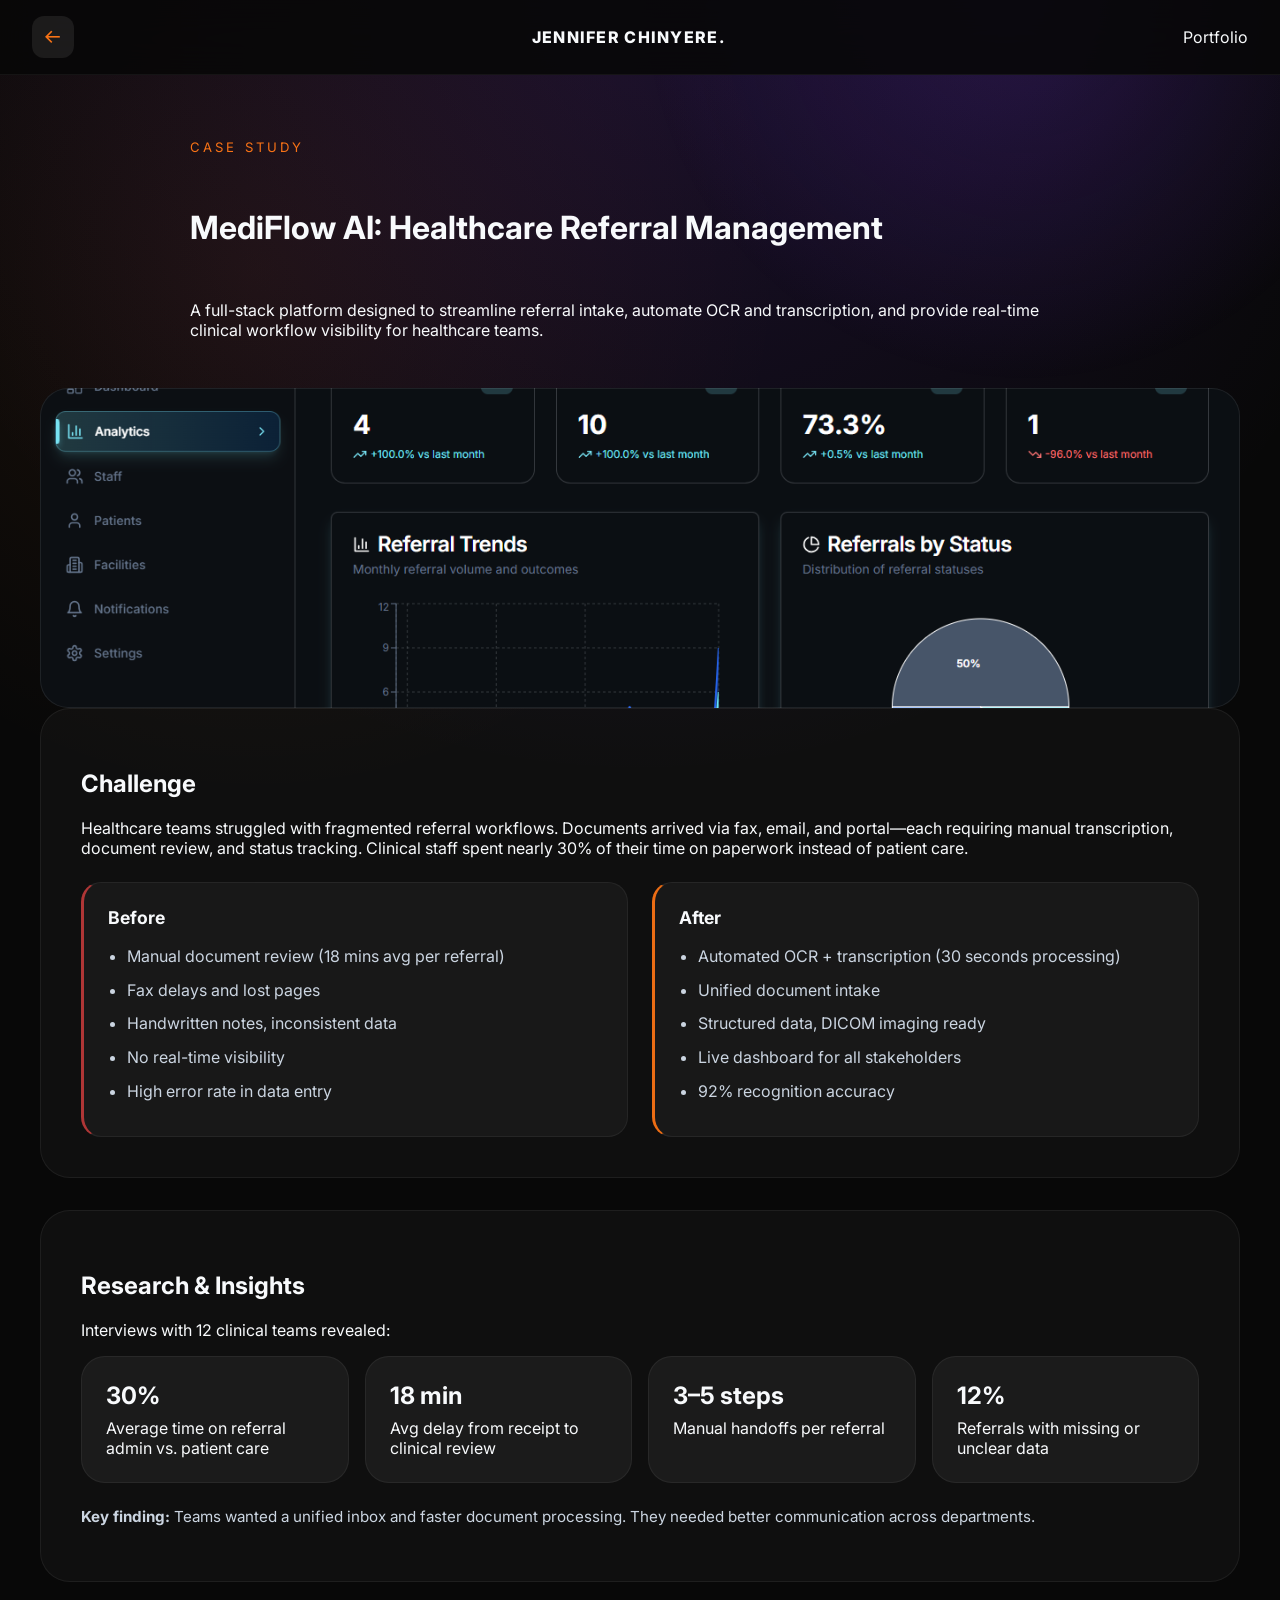
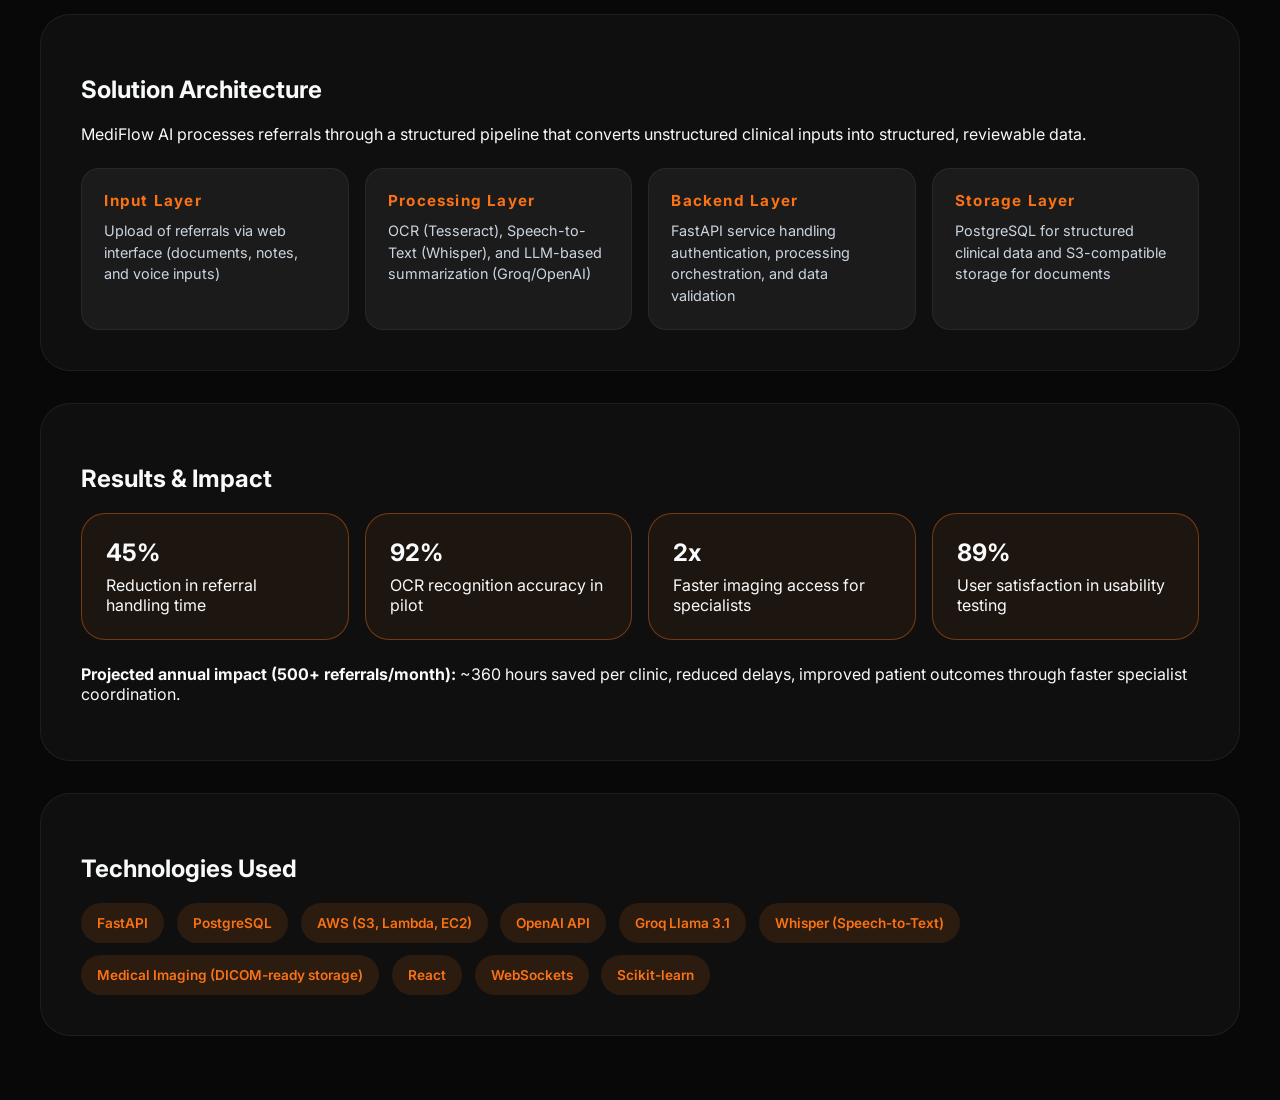
==== commit d3c8c539: "Updated skills to match resume" ====
--- a/mediflow-case-study.html
+++ b/mediflow-case-study.html
@@ -4,7 +4,7 @@
 <head>
   <meta charset="UTF-8" />
   <meta name="viewport" content="width=device-width, initial-scale=1.0" />
-  <title>MediFlow AI Case Study | Jennifer Olisakwe</title>
+  <title>MediFlow AI Case Study | Jennifer Chinyere</title>
   <link rel="preconnect" href="https://fonts.googleapis.com" />
   <link rel="preconnect" href="https://fonts.gstatic.com" crossorigin />
   <link href="https://fonts.googleapis.com/css2?family=Inter:wght@400;500;600;700;800&display=swap" rel="stylesheet" />
@@ -16,7 +16,7 @@
   <div class="page-shell">
     <header class="topbar">
       <a href="index.html" class="back-link"><i class="bx bx-arrow-back"></i></a>
-      <div class="brand">JENNIFER OLISAKWE.</div>
+      <div class="brand">JENNIFER CHINYERE.</div>
       <nav class="topnav">
         <a href="index.html">Portfolio</a>
       </nav>
@@ -93,28 +93,32 @@
         </section>
 
         <section class="case-study-section">
-          <h2>Solution Architecture</h2>
-          <p>
-            MediFlow AI unified intake, processing, and workflows on a single platform:
-          </p>
-          <div class="architecture-box">
-            <div class="arch-item">
-              <strong>Intake Layer</strong>
-              <p>Fax, email, portal ingestion with unified queuing</p>
-            </div>
-            <div class="arch-item">
-              <strong>AI Layer</strong>
-              <p>OCR (document extraction) + Whisper (transcription) + OpenAI (summarization)</p>
-            </div>
-            <div class="arch-item">
-              <strong>Storage</strong>
-              <p>AWS S3 for secure DICOM and document storage</p>
-            </div>
-            <div class="arch-item">
-              <strong>Workflow</strong>
-              <p>Real-time dashboard with provider collaboration tools</p>
-            </div>
-          </div>
+<h2>Solution Architecture</h2>
+<p>
+MediFlow AI processes referrals through a structured pipeline that converts unstructured clinical inputs into structured, reviewable data.
+</p>
+
+<div class="architecture-box">
+  <div class="arch-item">
+    <strong>Input Layer</strong>
+    <p>Upload of referrals via web interface (documents, notes, and voice inputs)</p>
+  </div>
+
+  <div class="arch-item">
+    <strong>Processing Layer</strong>
+    <p>OCR (Tesseract), Speech-to-Text (Whisper), and LLM-based summarization (Groq/OpenAI)</p>
+  </div>
+
+  <div class="arch-item">
+    <strong>Backend Layer</strong>
+    <p>FastAPI service handling authentication, processing orchestration, and data validation</p>
+  </div>
+
+  <div class="arch-item">
+    <strong>Storage Layer</strong>
+    <p>PostgreSQL for structured clinical data and S3-compatible storage for documents</p>
+  </div>
+</div>
         </section>
 
         <section class="case-study-section">
@@ -148,13 +152,14 @@
           <div class="tech-stack">
             <span class="tech-tag">FastAPI</span>
             <span class="tech-tag">PostgreSQL</span>
-            <span class="tech-tag">AWS Compatible (S3, Lambda, EC2)</span>
+            <span class="tech-tag">AWS (S3, Lambda, EC2)</span>
             <span class="tech-tag">OpenAI API</span>
             <span class="tech-tag">Groq Llama 3.1</span>
             <span class="tech-tag">Whisper (Speech-to-Text)</span>
-            <span class="tech-tag">DICOM Viewer</span>
+            <span class="tech-tag">Medical Imaging (DICOM-ready storage)</span>
             <span class="tech-tag">React</span>
             <span class="tech-tag">WebSockets</span>
+            <span class="tech-tag">Scikit-learn</span>
           </div>
         </section>
       </div>
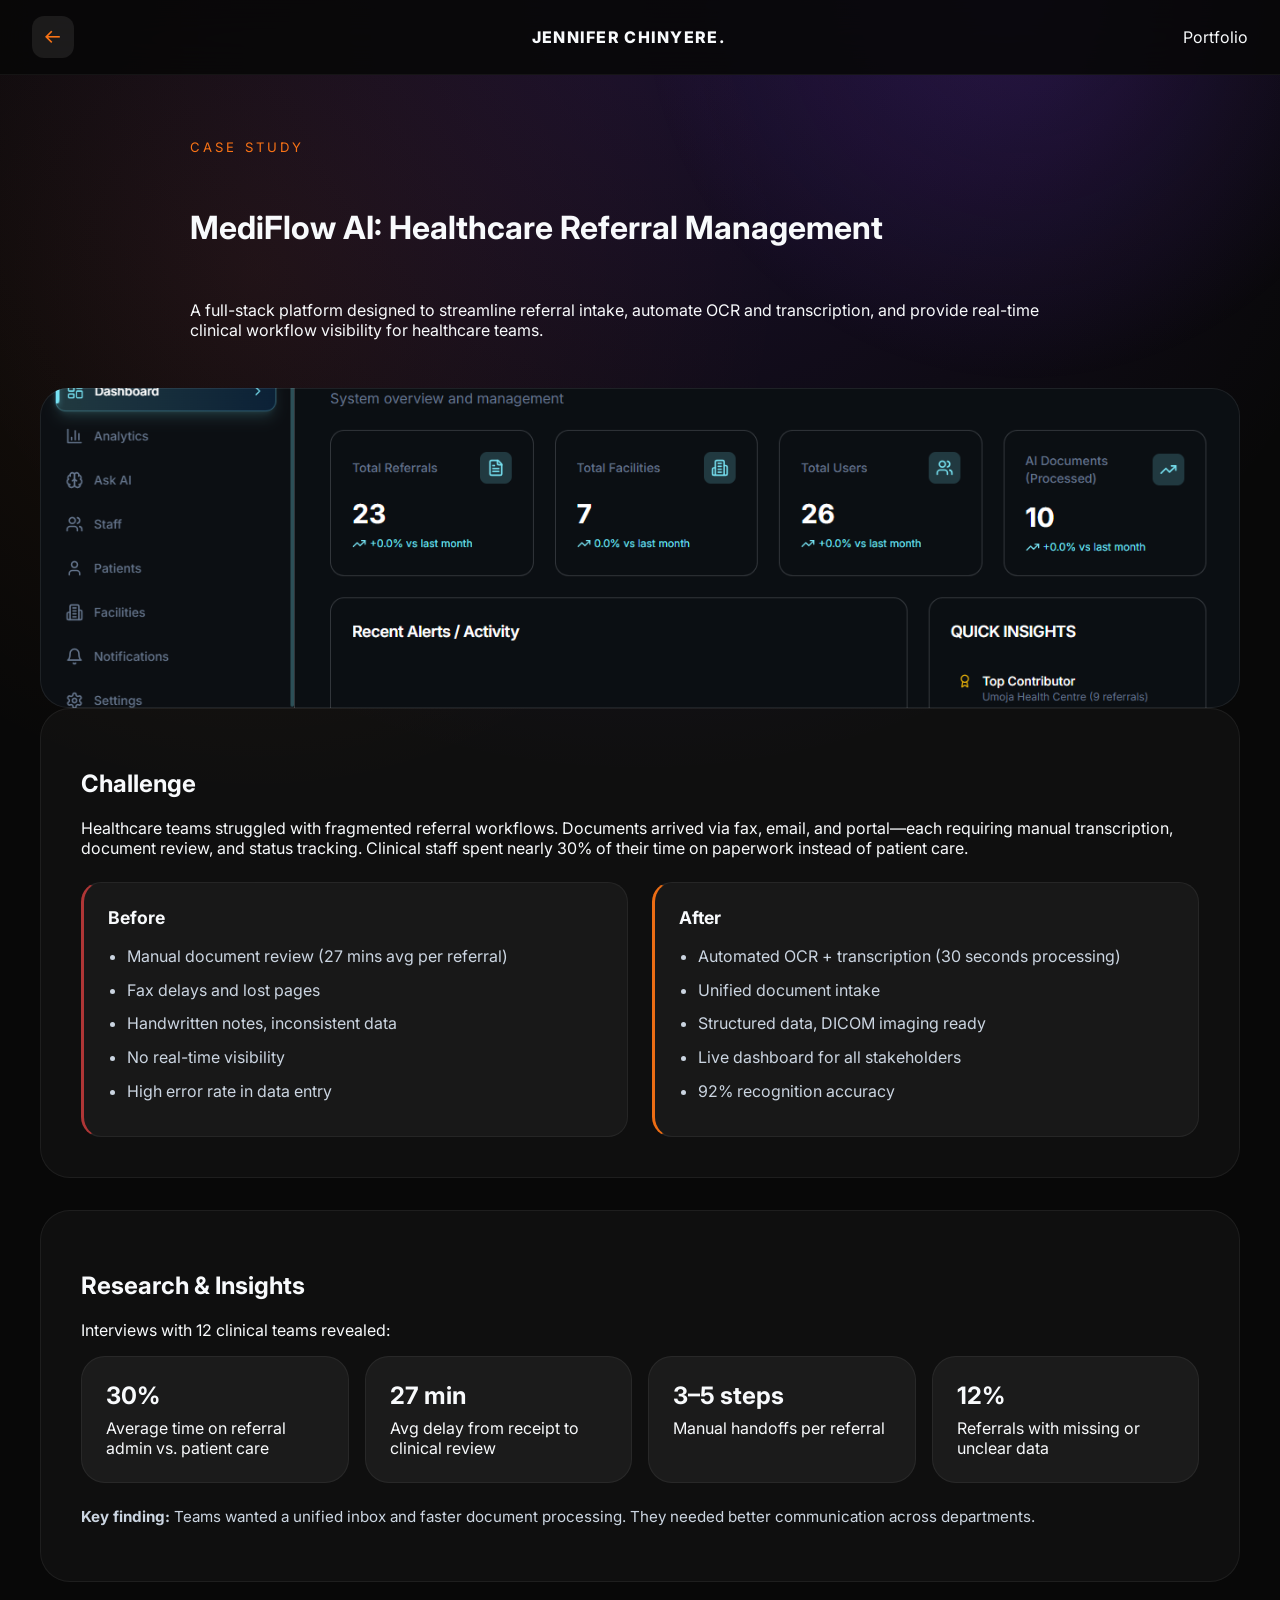
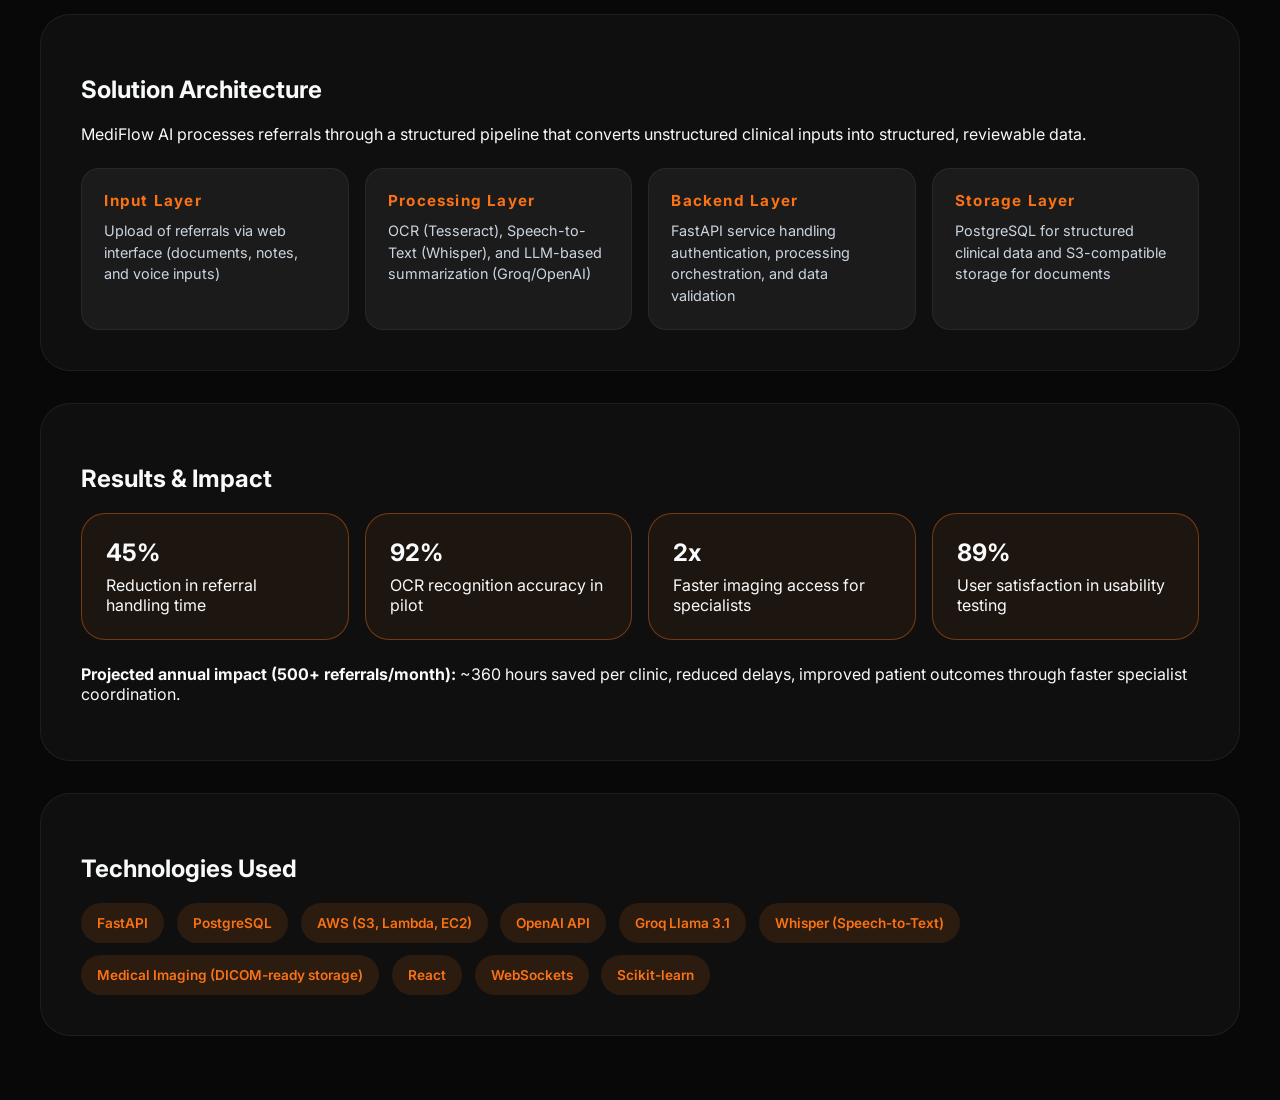
==== commit 8f666874: "changed mediflow preview image" ====
--- a/mediflow-case-study.html
+++ b/mediflow-case-study.html
@@ -45,7 +45,7 @@
             <div class="before-state">
               <strong>Before</strong>
               <ul>
-                <li>Manual document review (18 mins avg per referral)</li>
+                <li>Manual document review (27 mins avg per referral)</li>
                 <li>Fax delays and lost pages</li>
                 <li>Handwritten notes, inconsistent data</li>
                 <li>No real-time visibility</li>
@@ -74,7 +74,7 @@
               <span>Average time on referral admin vs. patient care</span>
             </div>
             <div class="metric-card">
-              <strong>18 min</strong>
+              <strong>27 min</strong>
               <span>Avg delay from receipt to clinical review</span>
             </div>
             <div class="metric-card">
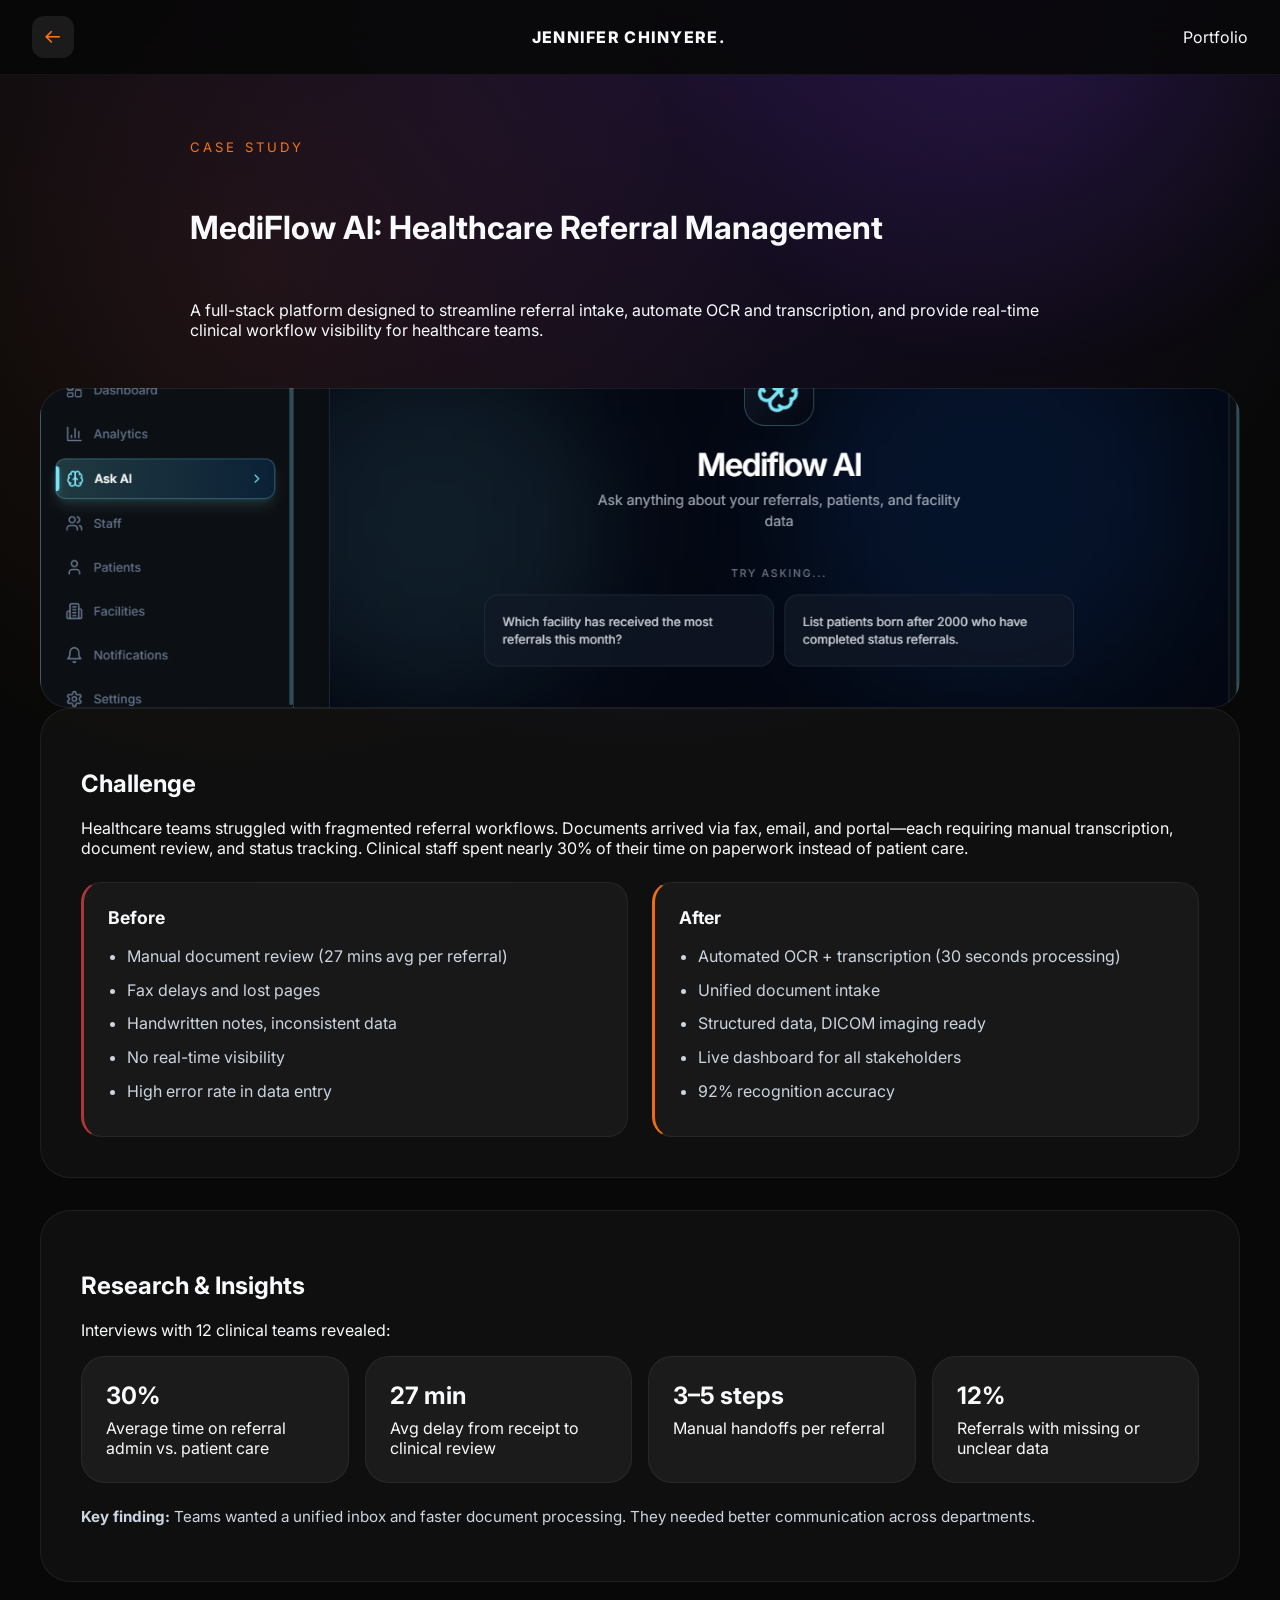
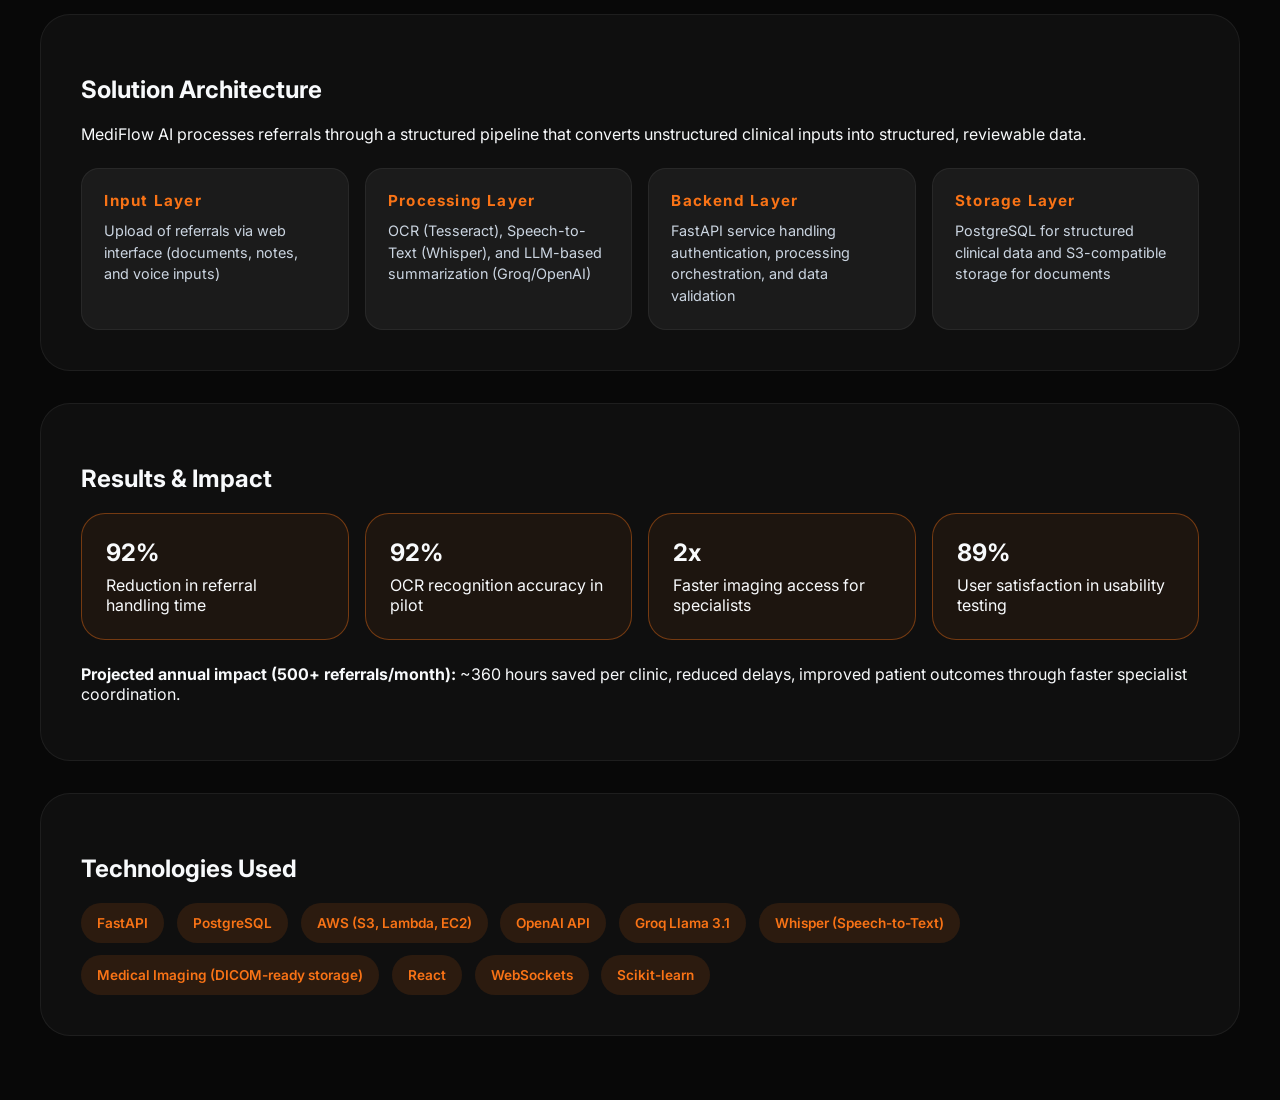
==== commit a686fc40: "Added auto redirect to patient profile when patient is created" ====
--- a/mediflow-case-study.html
+++ b/mediflow-case-study.html
@@ -125,7 +125,7 @@
           <h2>Results & Impact</h2>
           <div class="metric-row">
             <div class="metric-card highlight">
-              <strong>45%</strong>
+              <strong>92%</strong>
               <span>Reduction in referral handling time</span>
             </div>
             <div class="metric-card highlight">
